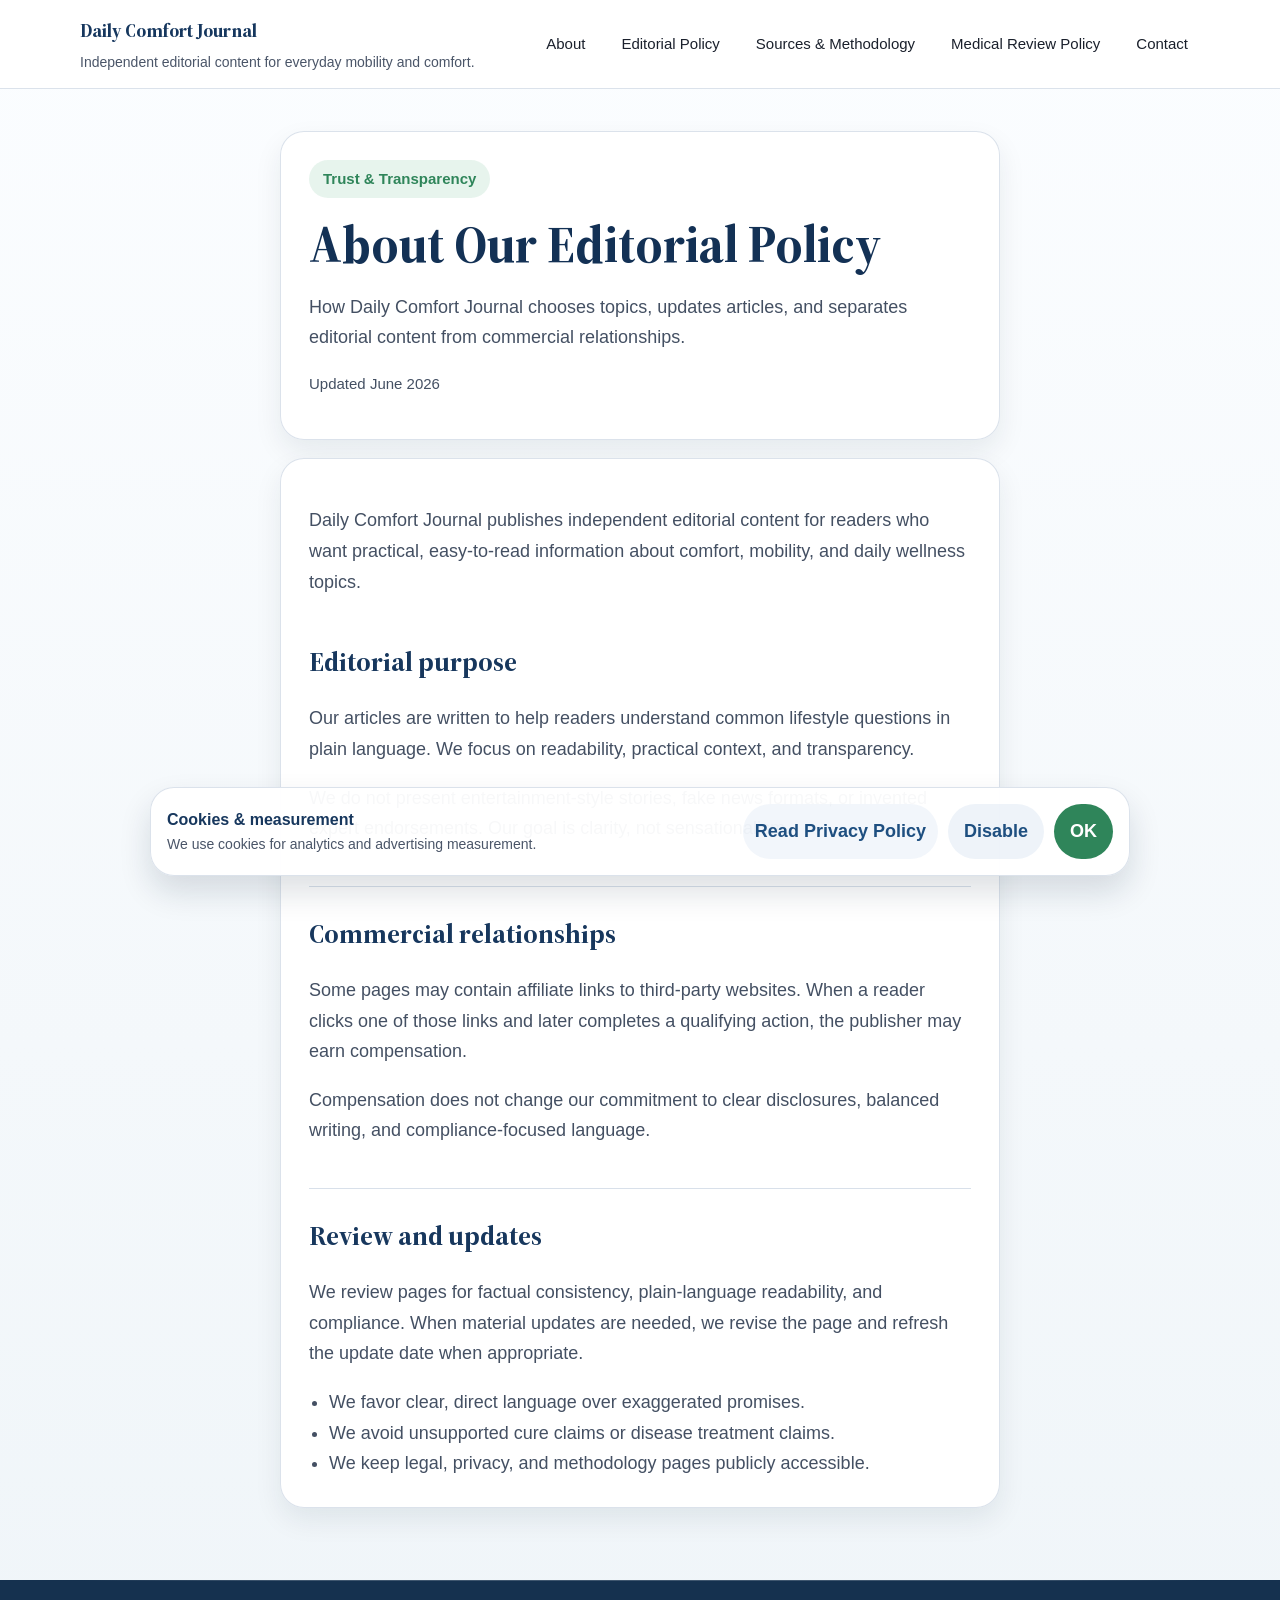
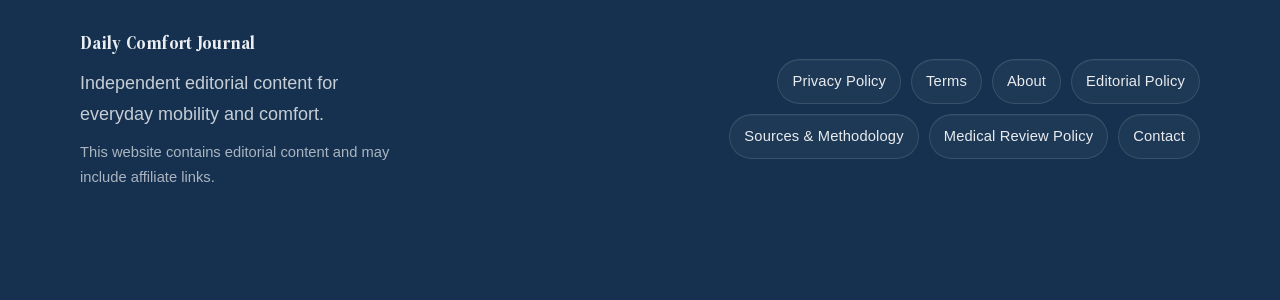
==== about-editorial-policy/index.html @ 5780ab6f "Initial commit: Daily Comfort Journal presell (static advertorial) Static HTML/CSS/JS advertorial pr" ====
<!doctype html>
<html lang="en-US">
  <head>
    <meta charset="UTF-8" />
    <meta name="viewport" content="width=device-width, initial-scale=1.0" />
    <title>About Our Editorial Policy | Daily Comfort Journal</title>
    <meta name="description" content="How Daily Comfort Journal chooses topics, updates articles, and separates editorial content from commercial relationships." />
    <meta name="robots" content="index,follow,max-image-preview:large" />
    <meta name="theme-color" content="#2b6cb0" />
    <link rel="canonical" href="https://dailycomfort.starnixon.com/about-editorial-policy/" />
    <link rel="alternate" hreflang="en-US" href="https://dailycomfort.starnixon.com/about-editorial-policy/" />
    <link rel="alternate" hreflang="x-default" href="https://dailycomfort.starnixon.com/about-editorial-policy/" />
    <meta property="og:locale" content="en_US" />
    <meta property="og:type" content="website" />
    <meta property="og:site_name" content="Daily Comfort Journal" />
    <meta property="og:title" content="About Our Editorial Policy | Daily Comfort Journal" />
    <meta property="og:description" content="How Daily Comfort Journal chooses topics, updates articles, and separates editorial content from commercial relationships." />
    <meta property="og:url" content="https://dailycomfort.starnixon.com/about-editorial-policy/" />
    <meta property="og:image" content="https://dailycomfort.starnixon.com/assets/images/hero.webp" />
    <meta name="twitter:card" content="summary_large_image" />
    <meta name="twitter:title" content="About Our Editorial Policy | Daily Comfort Journal" />
    <meta name="twitter:description" content="How Daily Comfort Journal chooses topics, updates articles, and separates editorial content from commercial relationships." />
    <meta name="twitter:image" content="https://dailycomfort.starnixon.com/assets/images/hero.webp" />
    <link rel="preload" href="/assets/fonts/source-serif-4/source-serif-4-display-600.woff2" as="font" type="font/woff2" />
    <link rel="preload" href="/assets/fonts/source-serif-4/source-serif-4-display-700.woff2" as="font" type="font/woff2" />
    <link rel="stylesheet" href="/assets/css/fonts.css" />
    <link rel="stylesheet" href="/assets/css/tokens.css" />
    <link rel="stylesheet" href="/assets/css/base.css" />
    <link rel="stylesheet" href="/assets/css/legal.css" />
    <script type="application/ld+json" data-schema="true">{"@context":"https://schema.org","@type":"Organization","name":"Daily Comfort Editorial","url":"https://dailycomfort.starnixon.com","sameAs":["https://dailycomfort.starnixon.com/about/","https://dailycomfort.starnixon.com/about-editorial-policy/","https://dailycomfort.starnixon.com/sources-methodology/","https://dailycomfort.starnixon.com/medical-review-policy/","https://dailycomfort.starnixon.com/contact/"]}</script>
    <script type="application/ld+json" data-schema="true">{"@context":"https://schema.org","@type":"BreadcrumbList","itemListElement":[{"@type":"ListItem","position":1,"name":"Home","item":"https://dailycomfort.starnixon.com/"},{"@type":"ListItem","position":2,"name":"About Our Editorial Policy","item":"https://dailycomfort.starnixon.com/about-editorial-policy/"}]}</script>
    <script type="application/ld+json" data-schema="true">{"@context":"https://schema.org","@type":"WebPage","name":"About Our Editorial Policy","description":"How Daily Comfort Journal chooses topics, updates articles, and separates editorial content from commercial relationships.","url":"https://dailycomfort.starnixon.com/about-editorial-policy/","inLanguage":"en-US"}</script>
  </head>
  <body data-page="about-editorial-policy">
    <a class="skip-link" href="#main-content">Skip to content</a>
    <div data-mount="header"></div>
    <main id="main-content" class="page-shell">
      <div data-mount="legal-page">
        
            <section class="legal-hero content-shell">
              <div class="legal-hero__box card">
                <span class="section-label">Trust & Transparency</span>
                <h1>About Our Editorial Policy</h1>
                <p>How Daily Comfort Journal chooses topics, updates articles, and separates editorial content from commercial relationships.</p>
                <p class="legal-meta">Updated June 2026</p>
              </div>
            </section>
            <section class="content-shell">
              <article class="legal-main card">
                <p>Daily Comfort Journal publishes independent editorial content for readers who want practical, easy-to-read information about comfort, mobility, and daily wellness topics.</p>
                
                <section>
                  <h2>Editorial purpose</h2>
                  <p>Our articles are written to help readers understand common lifestyle questions in plain language. We focus on readability, practical context, and transparency.</p><p>We do not present entertainment-style stories, fake news formats, or invented expert endorsements. Our goal is clarity, not sensationalism.</p>
                  
                  
                </section>
              
                <section>
                  <h2>Commercial relationships</h2>
                  <p>Some pages may contain affiliate links to third-party websites. When a reader clicks one of those links and later completes a qualifying action, the publisher may earn compensation.</p><p>Compensation does not change our commitment to clear disclosures, balanced writing, and compliance-focused language.</p>
                  
                  
                </section>
              
                <section>
                  <h2>Review and updates</h2>
                  <p>We review pages for factual consistency, plain-language readability, and compliance. When material updates are needed, we revise the page and refresh the update date when appropriate.</p>
                  <ul><li>We favor clear, direct language over exaggerated promises.</li><li>We avoid unsupported cure claims or disease treatment claims.</li><li>We keep legal, privacy, and methodology pages publicly accessible.</li></ul>
                  
                </section>
              
              </article>
            </section>
          
      </div>
    </main>
    <div data-mount="footer"></div>
    <script type="module" src="/assets/js/pages/legal-page.js"></script>
  </body>
</html>
---- assets/css/fonts.css ----
@font-face {
  font-family: "Source Serif 4";
  font-style: normal;
  font-weight: 600;
  font-display: swap;
  src: url("/assets/fonts/source-serif-4/source-serif-4-display-600.woff2") format("woff2");
}

@font-face {
  font-family: "Source Serif 4";
  font-style: normal;
  font-weight: 700;
  font-display: swap;
  src: url("/assets/fonts/source-serif-4/source-serif-4-display-700.woff2") format("woff2");
}
---- assets/css/tokens.css ----
:root {
  --color-primary: #2b6cb0;
  --color-primary-dark: #1e4f80;
  --color-secondary: #4a5568;
  --color-accent: #38a169;
  --color-accent-dark: #2f855a;
  --color-text: #1a202c;
  --color-text-soft: #445063;
  --color-background: #f5f8fb;
  --color-surface: #ffffff;
  --color-surface-muted: #edf2f7;
  --color-border: #d8e0ea;
  --color-shadow: rgba(15, 35, 55, 0.08);
  --font-body: "Segoe UI", "Helvetica Neue", Arial, sans-serif;
  --font-heading: "Source Serif 4", Georgia, "Times New Roman", serif;
  --font-size-body: 18px;
  --font-size-small: 16px;
  --font-size-lead: 21px;
  --font-size-h1: clamp(2.1rem, 5.3vw, 3.25rem);
  --font-size-h2: clamp(1.75rem, 5vw, 2.6rem);
  --font-size-h3: clamp(1.25rem, 4vw, 1.7rem);
  --line-height-body: 1.7;
  --line-height-heading: 1.15;
  --radius-sm: 14px;
  --radius-md: 24px;
  --radius-pill: 999px;
  --space-2: 8px;
  --space-3: 12px;
  --space-4: 16px;
  --space-6: 24px;
  --space-8: 32px;
  --space-10: 40px;
  --space-12: 48px;
  --space-16: 64px;
  --content-width: 720px;
  --content-wide: 1120px;
  --transition-base: 180ms ease;
}
---- assets/css/base.css ----
html {
  scroll-behavior: smooth;
}

* {
  box-sizing: border-box;
}

body {
  margin: 0;
  font-family: var(--font-body);
  font-size: var(--font-size-body);
  line-height: var(--line-height-body);
  color: var(--color-text);
  background: linear-gradient(180deg, #fbfdff 0%, #f4f8fb 55%, #eef4f8 100%);
}

a {
  color: var(--color-primary-dark);
}

a:hover {
  color: var(--color-primary);
}

img {
  display: block;
  max-width: 100%;
  height: auto;
}

button,
a.button-link {
  min-height: 48px;
}

button,
input,
textarea {
  font: inherit;
}

:focus-visible {
  outline: 3px solid rgba(43, 108, 176, 0.4);
  outline-offset: 3px;
}

.skip-link {
  position: absolute;
  left: 16px;
  top: -56px;
  z-index: 1000;
  padding: 12px 18px;
  border-radius: var(--radius-pill);
  background: var(--color-primary);
  color: #fff;
  text-decoration: none;
  transition: top var(--transition-base);
}

.skip-link:focus {
  top: 12px;
}

.page-shell {
  width: min(calc(100% - 32px), var(--content-wide));
  margin: 0 auto;
}

.content-shell {
  width: min(100%, var(--content-width));
  margin: 0 auto;
}

.section-label {
  display: inline-flex;
  align-items: center;
  gap: 8px;
  padding: 6px 14px;
  border-radius: var(--radius-pill);
  background: rgba(56, 161, 105, 0.12);
  color: var(--color-accent-dark);
  font-size: 15px;
  font-weight: 700;
}

.section-title {
  margin: 16px 0 12px;
  font-family: var(--font-heading);
  font-size: var(--font-size-h2);
  line-height: var(--line-height-heading);
  color: #133155;
}

.section-copy {
  color: var(--color-text-soft);
}

.card {
  background: rgba(255, 255, 255, 0.96);
  border: 1px solid rgba(216, 224, 234, 0.92);
  border-radius: var(--radius-md);
  box-shadow: 0 12px 28px var(--color-shadow);
}

main {
  padding-bottom: 72px;
}

.site-header {
  position: sticky;
  top: 0;
  z-index: 50;
  background: rgba(255, 255, 255, 0.92);
  border-bottom: 1px solid rgba(216, 224, 234, 0.92);
}

.site-header__inner,
.site-footer__inner {
  display: flex;
  align-items: center;
  justify-content: space-between;
  gap: 16px;
  width: min(calc(100% - 32px), var(--content-wide));
  margin: 0 auto;
}

.site-header__inner {
  padding: 14px 0;
}

.site-footer__inner {
  align-items: flex-start;
  gap: 28px;
}

.site-brand {
  display: inline-flex;
  flex-direction: column;
  gap: 4px;
  color: inherit;
  text-decoration: none;
}

.site-brand__title {
  font-family: var(--font-heading);
  font-size: 1.2rem;
  font-weight: 700;
  color: #16375e;
}

.site-brand__meta {
  font-size: 14px;
  color: var(--color-secondary);
}

.site-nav,
.legal-links,
.info-chip-row {
  display: flex;
  flex-wrap: wrap;
  gap: 12px;
}

.site-nav a,
.legal-links a {
  color: var(--color-text);
  text-decoration: none;
  font-size: 15px;
  padding: 10px 12px;
  border-radius: var(--radius-pill);
  transition: background var(--transition-base), color var(--transition-base);
}

.site-nav a:hover,
.legal-links a:hover {
  background: rgba(43, 108, 176, 0.06);
}

.button-link {
  display: inline-flex;
  align-items: center;
  justify-content: center;
  gap: 10px;
  padding: 15px 24px;
  border: 0;
  border-radius: var(--radius-pill);
  background: var(--color-accent-dark);
  color: #fff;
  font-weight: 700;
  text-decoration: none;
  box-shadow: 0 10px 22px rgba(47, 133, 90, 0.2);
  transition: transform var(--transition-base), box-shadow var(--transition-base);
}

.button-link:hover {
  transform: translateY(-1px);
  box-shadow: 0 14px 26px rgba(47, 133, 90, 0.24);
  color: #fff;
}

.button-link--secondary {
  background: rgba(43, 108, 176, 0.08);
  color: var(--color-primary-dark);
  box-shadow: none;
}

.button-link--secondary:hover {
  color: var(--color-primary-dark);
  background: rgba(43, 108, 176, 0.12);
  box-shadow: none;
}

.info-chip {
  padding: 10px 14px;
  border-radius: var(--radius-pill);
  background: #ffffff;
  border: 1px solid rgba(216, 224, 234, 0.9);
  color: #173b64;
  font-size: 15px;
  font-weight: 600;
}

.faq-list {
  display: grid;
  gap: 14px;
}

.faq-item {
  padding: 8px 18px;
}

.faq-item summary {
  cursor: pointer;
  list-style: none;
  font-weight: 700;
  color: #17375d;
  padding: 14px 0;
  display: flex;
  align-items: center;
  justify-content: space-between;
  gap: 14px;
}

.faq-item summary::-webkit-details-marker {
  display: none;
}

.faq-item summary::after {
  content: "+";
  display: inline-flex;
  width: 28px;
  height: 28px;
  align-items: center;
  justify-content: center;
  border-radius: var(--radius-pill);
  background: rgba(43, 108, 176, 0.08);
  color: #17375d;
  flex: 0 0 auto;
}

.faq-item[open] summary::after {
  content: "–";
}

.faq-item p {
  margin: 0 0 14px;
  color: var(--color-text-soft);
}

.editorial-disclosure {
  padding: 22px 24px;
  border-left: 4px solid var(--color-primary);
  background: rgba(235, 244, 255, 0.78);
}

.editorial-disclosure p {
  margin: 0;
  color: #234466;
}

.site-footer {
  padding: 48px 0 110px;
  background: #15314f;
  color: rgba(255, 255, 255, 0.92);
  position: relative;
  overflow: hidden;
}

.site-footer a {
  color: rgba(255, 255, 255, 0.92);
}

.site-footer::before {
  content: "";
  position: absolute;
  top: 0;
  left: 50%;
  transform: translateX(-50%);
  width: min(calc(100% - 32px), var(--content-wide));
  height: 1px;
  background: linear-gradient(
    90deg,
    rgba(255, 255, 255, 0) 0%,
    rgba(255, 255, 255, 0.18) 18%,
    rgba(255, 255, 255, 0.18) 82%,
    rgba(255, 255, 255, 0) 100%
  );
}

.site-footer__about {
  max-width: 420px;
  position: relative;
}

.site-footer__about p {
  margin: 0;
}

.site-footer__about p + p {
  margin-top: 10px;
}

.site-footer__about strong {
  display: inline-block;
  margin-bottom: 2px;
  font-family: var(--font-heading);
  font-size: 1.12rem;
  letter-spacing: 0.015em;
  line-height: 1.2;
}

.site-footer__about p:nth-child(2) {
  color: rgba(255, 255, 255, 0.76);
  max-width: 32ch;
}

.site-footer__about p:nth-child(3) {
  color: rgba(255, 255, 255, 0.64);
  font-size: 0.92rem;
  line-height: 1.7;
  max-width: 40ch;
}

.site-footer .legal-links {
  justify-content: flex-end;
  gap: 10px;
  max-width: 560px;
  align-self: center;
}

.site-footer .legal-links a {
  padding: 9px 14px;
  border: 1px solid rgba(255, 255, 255, 0.12);
  background: rgba(255, 255, 255, 0.04);
  color: rgba(255, 255, 255, 0.9);
  font-size: 0.92rem;
  letter-spacing: 0.01em;
  backdrop-filter: blur(6px);
  box-shadow: inset 0 1px 0 rgba(255, 255, 255, 0.04);
}

.site-footer .legal-links a:hover {
  background: rgba(255, 255, 255, 0.1);
  border-color: rgba(255, 255, 255, 0.2);
  color: #fff;
}

.cookie-banner {
  position: fixed;
  left: 16px;
  right: 16px;
  bottom: 16px;
  z-index: 70;
}

.cookie-banner__inner {
  width: min(100%, 980px);
  margin: 0 auto;
  display: grid;
  gap: 14px;
  padding: 16px;
  border-radius: var(--radius-md);
  background: rgba(255, 255, 255, 0.96);
  border: 1px solid rgba(216, 224, 234, 0.92);
  box-shadow: 0 16px 32px rgba(15, 35, 55, 0.14);
}

.cookie-banner__copy strong {
  display: block;
  color: #17375d;
  font-size: 16px;
}

.cookie-banner__copy span {
  display: block;
  font-size: 14px;
  color: var(--color-secondary);
}

.cookie-banner__actions {
  display: flex;
  flex-wrap: wrap;
  gap: 10px;
  align-items: center;
}

.cookie-banner__link {
  color: var(--color-primary-dark);
  text-decoration: none;
  font-weight: 700;
  padding: 12px 12px;
  border-radius: var(--radius-pill);
  background: rgba(43, 108, 176, 0.06);
}

.cookie-banner__button {
  appearance: none;
  border: 0;
  padding: 12px 16px;
  border-radius: var(--radius-pill);
  font-weight: 800;
  background: var(--color-accent-dark);
  color: #fff;
  cursor: pointer;
}

.cookie-banner__button--secondary {
  background: rgba(43, 108, 176, 0.08);
  color: var(--color-primary-dark);
}

@media (min-width: 900px) {
  .cookie-banner {
    left: 24px;
    right: 24px;
    bottom: 24px;
  }

  .cookie-banner__inner {
    grid-template-columns: 1fr auto;
    align-items: center;
  }
}

.sticky-cta {
  position: fixed;
  right: 24px;
  bottom: 24px;
  z-index: 60;
  display: none;
  align-items: center;
  gap: 14px;
  padding: 14px;
  max-width: 380px;
}

.sticky-cta__copy strong {
  display: block;
  color: #17375d;
  font-size: 16px;
}

.sticky-cta__copy span {
  display: block;
  font-size: 14px;
  color: var(--color-secondary);
}

@media (max-width: 759px) {
  .site-header__inner,
  .site-footer__inner {
    flex-direction: column;
    align-items: flex-start;
  }

  .site-footer__inner {
    gap: 20px;
  }

  .site-footer::before {
    width: calc(100% - 32px);
  }

  .site-footer .legal-links {
    justify-content: flex-start;
    align-self: stretch;
  }
}
---- assets/css/legal.css ----
.legal-hero {
  padding: 42px 0 18px;
}

.legal-hero__box,
.legal-main {
  padding: 28px;
}

.legal-hero__box h1 {
  margin: 16px 0 14px;
  font-family: var(--font-heading);
  font-size: var(--font-size-h1);
  line-height: var(--line-height-heading);
  color: #133155;
}

.legal-hero__box p,
.legal-main p,
.legal-main li {
  color: var(--color-text-soft);
}

.legal-main {
  display: grid;
  gap: 24px;
}

.legal-main section + section {
  border-top: 1px solid var(--color-border);
  padding-top: 24px;
}

.legal-main h2 {
  margin: 0 0 12px;
  font-family: var(--font-heading);
  font-size: var(--font-size-h3);
  color: #17375d;
}

.legal-main ul {
  margin: 12px 0 0;
  padding-left: 20px;
}

.contact-grid {
  display: grid;
  gap: 20px;
  margin-top: 20px;
}

.contact-card {
  padding: 24px;
}

.contact-card h3 {
  margin: 0 0 10px;
  font-family: var(--font-heading);
  color: #17375d;
}

.legal-meta {
  font-size: 15px;
  color: var(--color-secondary);
}

@media (min-width: 760px) {
  .contact-grid {
    grid-template-columns: repeat(3, minmax(0, 1fr));
  }
}
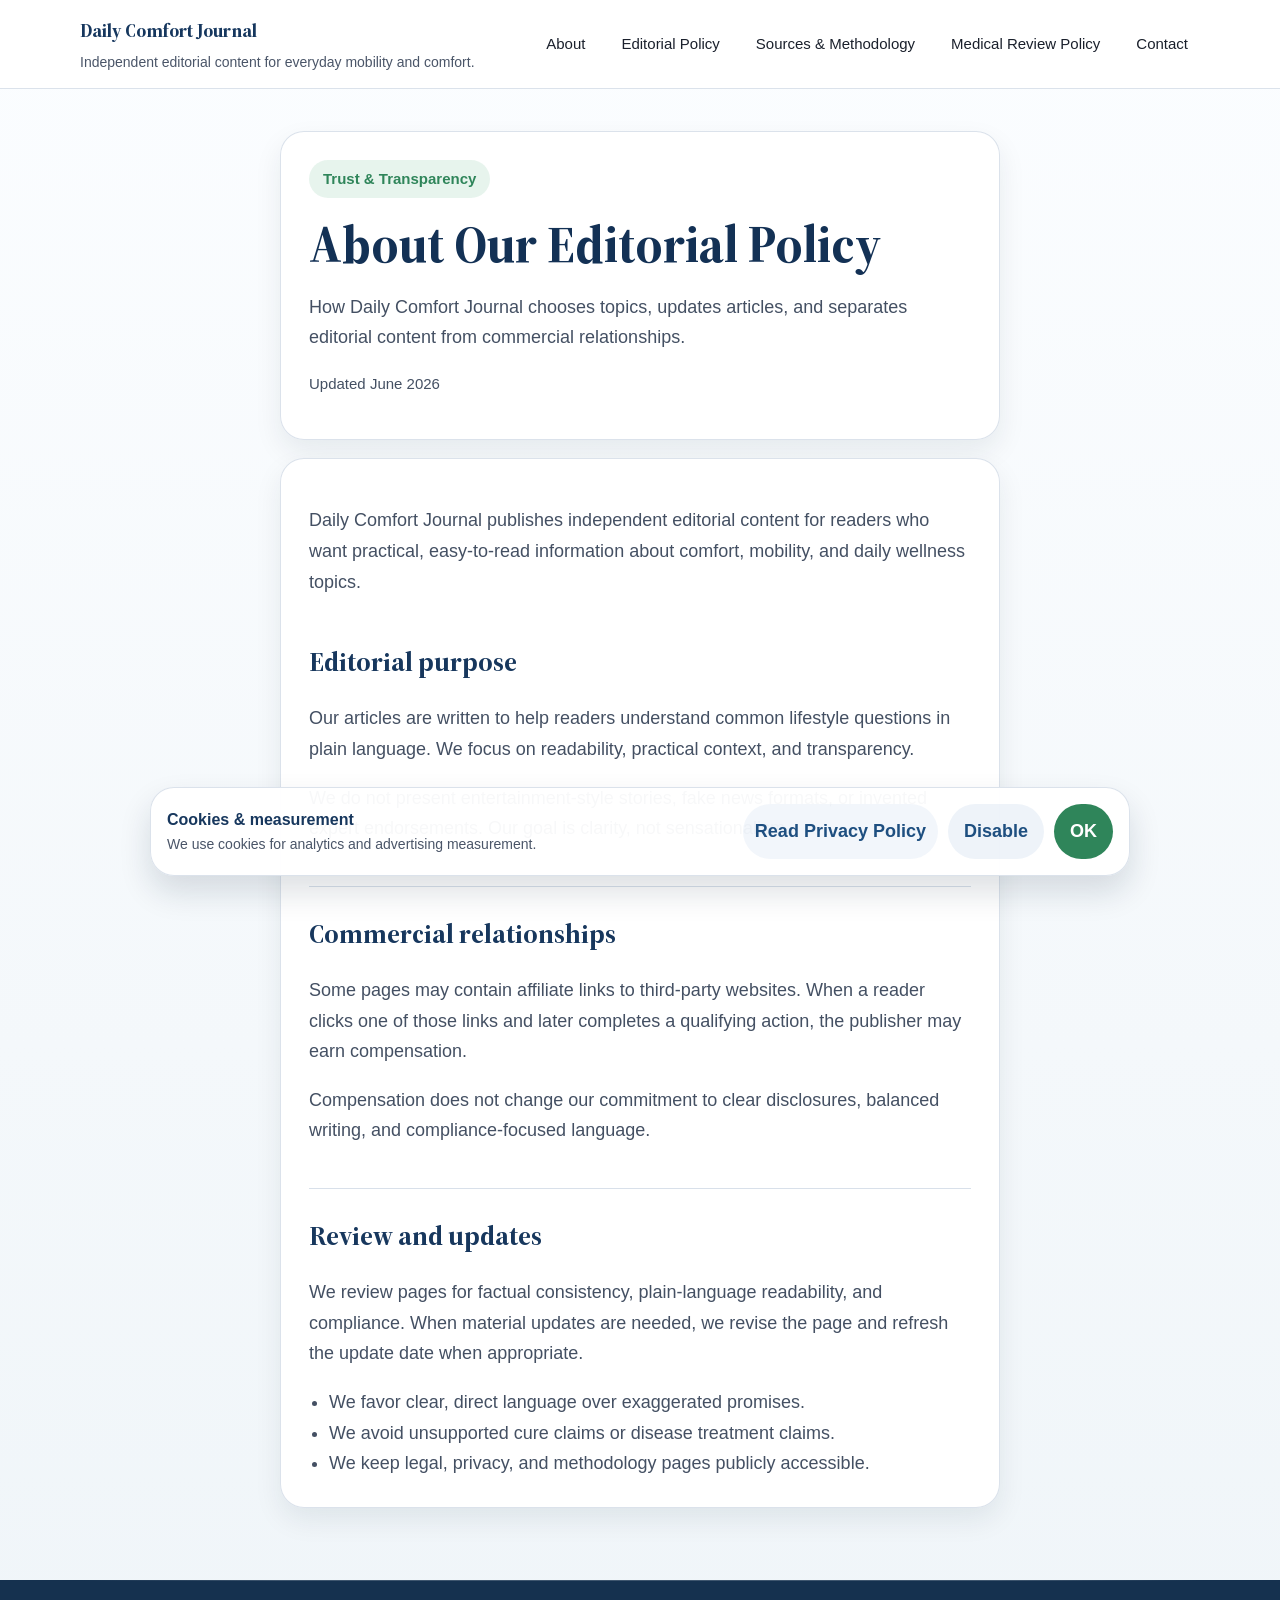
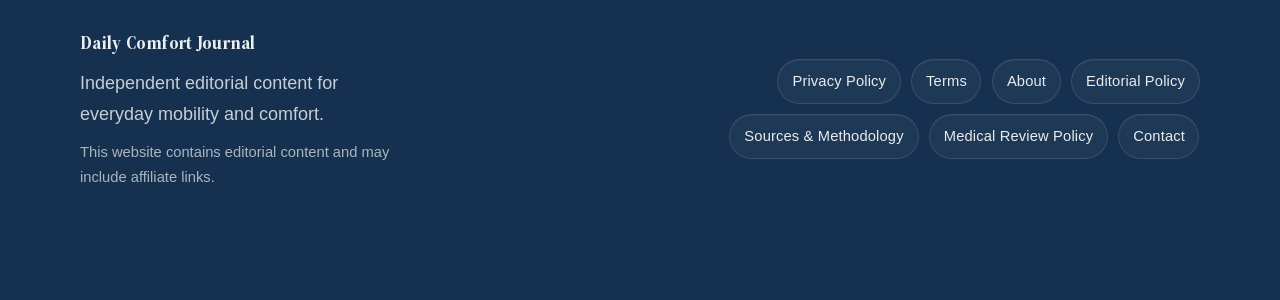
==== commit 614be37c: "Add cross-device favicon set and enrich image metadata Favicon: contextual leaf mark in brand blue, " ====
--- a/about-editorial-policy/index.html
+++ b/about-editorial-policy/index.html
@@ -7,6 +7,10 @@
     <meta name="description" content="How Daily Comfort Journal chooses topics, updates articles, and separates editorial content from commercial relationships." />
     <meta name="robots" content="index,follow,max-image-preview:large" />
     <meta name="theme-color" content="#2b6cb0" />
+    <link rel="icon" href="/favicon.ico" sizes="32x32" />
+    <link rel="icon" href="/favicon.svg" type="image/svg+xml" />
+    <link rel="apple-touch-icon" href="/apple-touch-icon.png" />
+    <link rel="manifest" href="/site.webmanifest" />
     <link rel="canonical" href="https://dailycomfort.starnixon.com/about-editorial-policy/" />
     <link rel="alternate" hreflang="en-US" href="https://dailycomfort.starnixon.com/about-editorial-policy/" />
     <link rel="alternate" hreflang="x-default" href="https://dailycomfort.starnixon.com/about-editorial-policy/" />
@@ -17,10 +21,12 @@
     <meta property="og:description" content="How Daily Comfort Journal chooses topics, updates articles, and separates editorial content from commercial relationships." />
     <meta property="og:url" content="https://dailycomfort.starnixon.com/about-editorial-policy/" />
     <meta property="og:image" content="https://dailycomfort.starnixon.com/assets/images/hero.webp" />
+    <meta property="og:image:alt" content="Older woman walking comfortably outdoors on a bright path, illustrating everyday mobility." />
     <meta name="twitter:card" content="summary_large_image" />
     <meta name="twitter:title" content="About Our Editorial Policy | Daily Comfort Journal" />
     <meta name="twitter:description" content="How Daily Comfort Journal chooses topics, updates articles, and separates editorial content from commercial relationships." />
     <meta name="twitter:image" content="https://dailycomfort.starnixon.com/assets/images/hero.webp" />
+    <meta name="twitter:image:alt" content="Older woman walking comfortably outdoors on a bright path, illustrating everyday mobility." />
     <link rel="preload" href="/assets/fonts/source-serif-4/source-serif-4-display-600.woff2" as="font" type="font/woff2" />
     <link rel="preload" href="/assets/fonts/source-serif-4/source-serif-4-display-700.woff2" as="font" type="font/woff2" />
     <link rel="stylesheet" href="/assets/css/fonts.css" />
